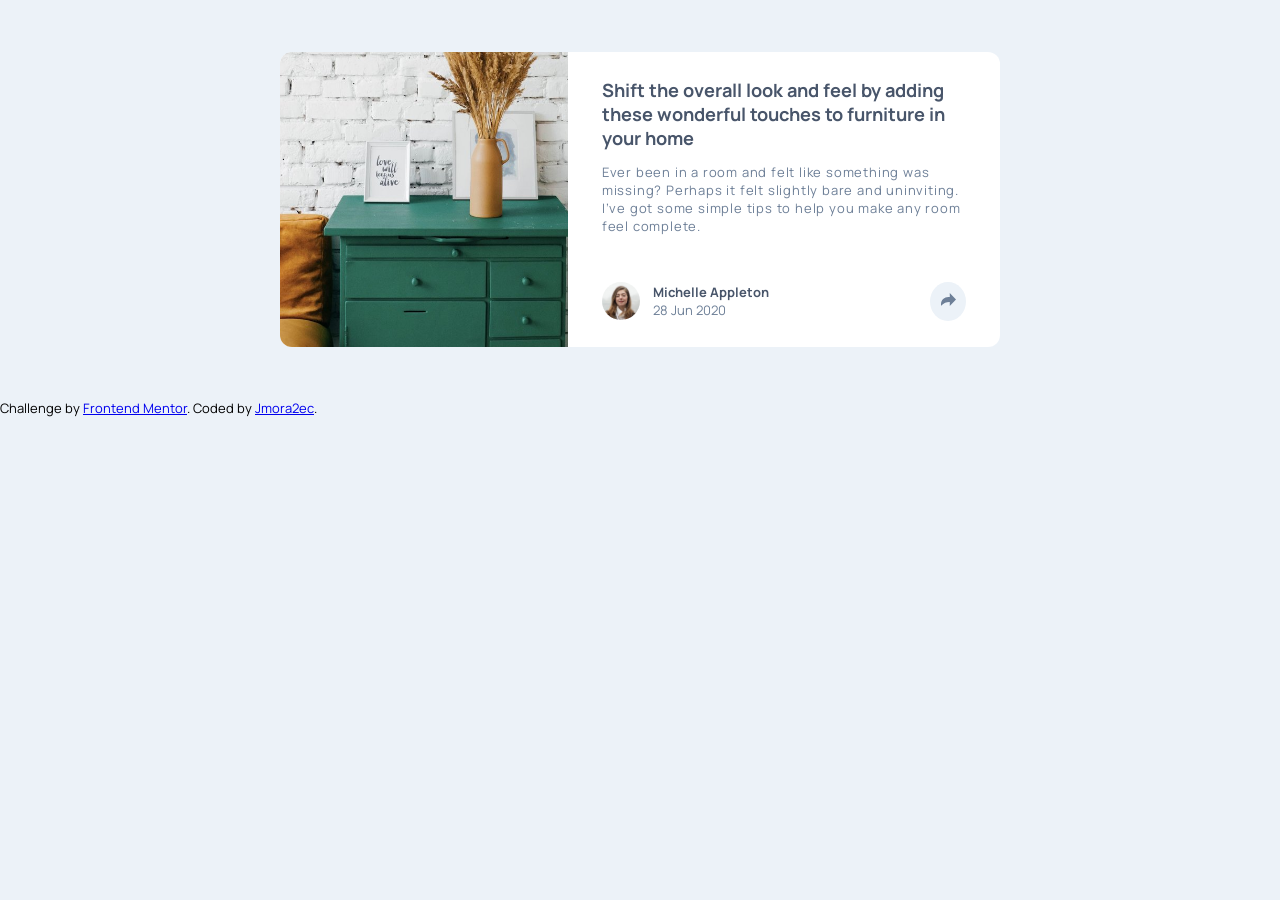
==== article-preview-component-master/index.html @ 38ab88c2 "update local repo" ====
<!DOCTYPE html>
<html lang="en">
  <head>
    <meta charset="UTF-8" />
    <meta name="viewport" content="width=device-width, initial-scale=1.0" />
    <!-- displays site properly based on user's device -->

    <link
      rel="icon"
      type="image/png"
      sizes="32x32"
      href="./images/favicon-32x32.png"
    />

    <title>Frontend Mentor | Article preview component</title>
    <link rel="stylesheet" href="style.css" />
  </head>
  <body>
    <div>
      <div class="card">
        <div class="card-image">
          <img src="images/drawers.jpg" alt="" />
        </div>
        <div class="card-content">
          <div class="card-heading">
            Shift the overall look and feel by adding these wonderful touches to
            furniture in your home
          </div>
          <div class="card-body">
            Ever been in a room and felt like something was missing? Perhaps it
            felt slightly bare and uninviting. I’ve got some simple tips to help
            you make any room feel complete.
          </div>
          <div class="card-footer" id="card-footer">
            <div class="footer-content" id="footer-content">
              <img src="images/avatar-michelle.jpg" alt="" />
              <div>
                <div>Michelle Appleton</div>
                <div>28 Jun 2020</div>
              </div>
            </div>

            <div class="tooltip hidden" id="tool-tip">
              <div class="flex gap-1">
                <div class="text-spaced">SHARE</div>
                <ul>
                  <li><img src="images/icon-facebook.svg" alt="" /></li>
                  <li><img src="images/icon-twitter.svg" alt="" /></li>
                  <li><img src="images/icon-pinterest.svg" alt="" /></li>
                </ul>
              </div>
            
            </div>
            <div class="icon-share icon-dark" id="icon-share">
              <svg xmlns="http://www.w3.org/2000/svg" width="15" height="13">
                <path
                  fill="#6E8098"
                  d="M15 6.495L8.766.014V3.88H7.441C3.33 3.88 0 7.039 0 10.936v2.049l.589-.612C2.59 10.294 5.422 9.11 8.39 9.11h.375v3.867L15 6.495z"
                />
              </svg>
            </div>
          </div>
        </div>
      </div>
    </div>

    <script src="main.js"></script>
    <div class="attribution">
      Challenge by
      <a href="https://www.frontendmentor.io?ref=challenge" target="_blank"
        >Frontend Mentor</a
      >. Coded by <a href="#">Jmora2ec</a>.
    </div>
  </body>
</html>
---- article-preview-component-master/style.css ----
@import url('https://fonts.googleapis.com/css2?family=Manrope:wght@500;700&display=swap');

*, *::before, *::after{
    box-sizing: border-box;
    margin: 0;
}

html{
    font-family: 'Manrope', sans-serif;
    font-size: 13px;
}

body{
    background-color: hsl(210,46%,95%);
}

.card{
    background-color: #fff;
    border-radius: 12px;
    overflow: hidden;
    width: 95%;
    max-width: 375px;
    margin: 4rem auto;
}

.flex{
    display: flex;
}

.gap-1{
    gap:1rem
}

.card-image img {
    width: 100%;
    
}


.card-heading{
    font-weight: 700;
    font-size: 1.4rem;
    color: hsl(217, 19%, 35%);
    padding: 2rem 2.6rem 0;

}

.card-body{
    padding: 1rem 0;
    color:hsl(214, 17%, 51%);
    letter-spacing: 0.8px;
    padding: 1rem 2.6rem 0;
    
}

.card-footer{
    margin-top: 1.6rem;
    display: flex;
    align-items: center;
    gap: 1rem;
    justify-content: space-between;
    padding: 2rem 2.6rem;
    
}

.footer-content{
    display: flex;
    align-items: center;
    gap: 1rem;
}

.footer-content img{
    width: 38px;
    border-radius: 50%;
}

.footer-content :nth-child(1){
    color: hsl(217, 19%, 35%);
    font-weight: 700;
}

.card-content :nth-child(2){
    color:hsl(214, 17%, 51%);

}

.icon-share{
    border-radius: 50%;
    padding: .8rem;
    cursor: pointer;
}

.icon-dark{
    background-color:hsl(210, 46%, 95%) ;
}

.icon-light{
    background-color:  hsl(214, 17%, 51%);
}


.icon-share img{
    width: 20px;
}

.tooltip{
    color: hsl(212, 23%, 69%);
    background-color: hsl(217, 19%, 35%);
    justify-content: space-between;
    align-items: center;
    padding-left: 2.6rem;
   
    
}


.card-footer-tooltip{
    background-color:hsl(217, 19%, 35%); 
}

.icon-share-tooltip{
    margin-right: 2.6rem;

}

.icon-share-tooltip path{
    fill:white;
}

.icon-share-tooltip.icon-share{
    background-color: hsl(214, 17%, 51%);
}

.padh-0{
    padding:2rem 0;
}

ul{
    list-style: none;
    padding:0;
    
}


li{
    display: inline-block;
    margin-right: 1rem;
    padding: 0 0;
}



.text-spaced{
    letter-spacing: 5px;
    
}

.hidden{
    display: none;
}

@media screen and (min-width: 800px){
    .card{
        display: flex;
        max-width: 720px;
        align-content: center;
    }
    
    .card-image{
        width:40%;
        overflow: hidden;
       
        
    }
    .card-image img{
       
        height: 100%;
        width: 120%;
        
    }

    .card-content{
        width: 60%;
    }


    .tooltip{

    }
}
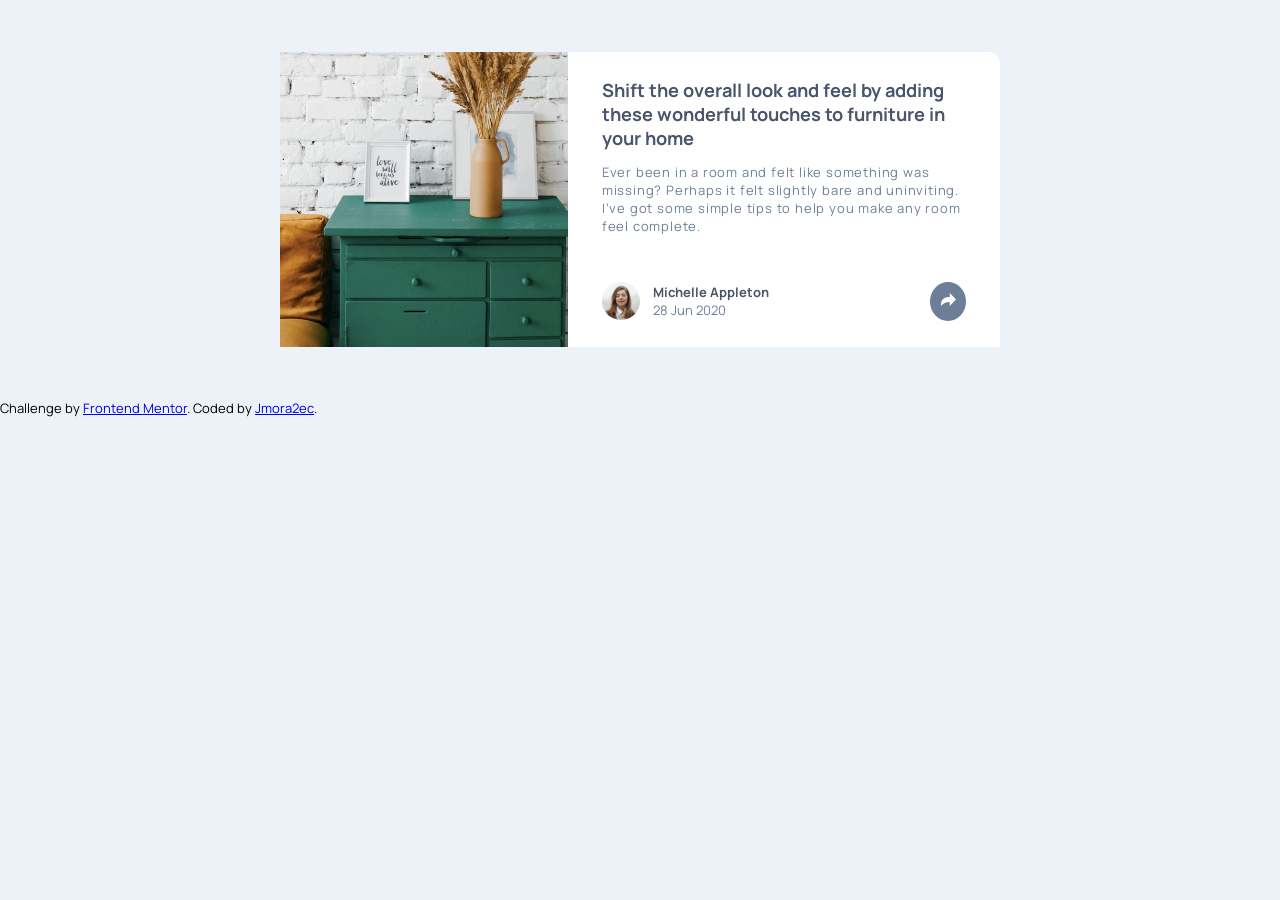
==== commit 743b7857: "finished mobil version" ====
--- a/article-preview-component-master/index.html
+++ b/article-preview-component-master/index.html
@@ -40,8 +40,17 @@
               </div>
             </div>
 
-            <div class="tooltip hidden" id="tool-tip">
-              <div class="flex gap-1">
+            <div class="tooltip-mobile" id="tooltip-mobile">
+              <div class="text-spaced">SHARE</div>
+              <ul>
+                <li><img src="images/icon-facebook.svg" alt="" /></li>
+                <li><img src="images/icon-twitter.svg" alt="" /></li>
+                <li><img src="images/icon-pinterest.svg" alt="" /></li>
+              </ul>
+            </div>
+
+            <div class="icon-share icon-dark" id="icon-share">
+              <div class="tooltip-desktop" id="tooltip-desktop">
                 <div class="text-spaced">SHARE</div>
                 <ul>
                   <li><img src="images/icon-facebook.svg" alt="" /></li>
@@ -49,15 +58,14 @@
                   <li><img src="images/icon-pinterest.svg" alt="" /></li>
                 </ul>
               </div>
-            
-            </div>
-            <div class="icon-share icon-dark" id="icon-share">
+  
               <svg xmlns="http://www.w3.org/2000/svg" width="15" height="13">
                 <path
                   fill="#6E8098"
                   d="M15 6.495L8.766.014V3.88H7.441C3.33 3.88 0 7.039 0 10.936v2.049l.589-.612C2.59 10.294 5.422 9.11 8.39 9.11h.375v3.867L15 6.495z"
                 />
               </svg>
+         
             </div>
           </div>
         </div>
--- a/article-preview-component-master/style.css
+++ b/article-preview-component-master/style.css
@@ -1,190 +1,219 @@
-@import url('https://fonts.googleapis.com/css2?family=Manrope:wght@500;700&display=swap');
-
-*, *::before, *::after{
-    box-sizing: border-box;
-    margin: 0;
-}
-
-html{
-    font-family: 'Manrope', sans-serif;
-    font-size: 13px;
-}
-
-body{
-    background-color: hsl(210,46%,95%);
-}
-
-.card{
-    background-color: #fff;
-    border-radius: 12px;
+@import url("https://fonts.googleapis.com/css2?family=Manrope:wght@500;700&display=swap");
+
+*,
+*::before,
+*::after {
+  box-sizing: border-box;
+  margin: 0;
+}
+
+html {
+  font-family: "Manrope", sans-serif;
+  font-size: 13px;
+}
+
+body {
+  background-color: hsl(210, 46%, 95%);
+}
+
+.card {
+  background-color: #fff;
+  border-radius: 12px;
+  overflow: hidden;
+  width: 95%;
+  max-width: 375px;
+  margin: 4rem auto;
+}
+
+.flex {
+  display: flex;
+}
+
+.gap-1 {
+  gap: 1rem;
+}
+
+.card-image img {
+  width: 100%;
+}
+
+.card-heading {
+  font-weight: 700;
+  font-size: 1.4rem;
+  color: hsl(217, 19%, 35%);
+  padding: 2rem 2.6rem 0;
+}
+
+.card-body {
+  padding: 1rem 0;
+  color: hsl(214, 17%, 51%);
+  letter-spacing: 0.8px;
+  padding: 1rem 2.6rem 0;
+}
+
+.card-footer {
+  margin-top: 1.6rem;
+  display: flex;
+  align-items: center;
+  gap: 1rem;
+  justify-content: space-between;
+  padding: 2rem 2.6rem;
+}
+
+.card-footer-hide{
+  background-color: hsl(217, 19%, 35%);
+  padding: 2rem 0;
+}
+
+
+.footer-content {
+  display: flex;
+  align-items: center;
+  gap: 1rem;
+}
+
+.footer-content img {
+  width: 38px;
+  border-radius: 50%;
+}
+
+.footer-content :nth-child(1) {
+  color: hsl(217, 19%, 35%);
+  font-weight: 700;
+}
+
+.card-content :nth-child(2) {
+  color: hsl(214, 17%, 51%);
+}
+
+.icon-share {
+  border-radius: 50%;
+  padding: 0.8rem;
+  cursor: pointer;
+}
+
+.icon-dark {
+  background-color: hsl(210, 46%, 95%);
+}
+
+.icon-light {
+  background-color: hsl(214, 17%, 51%);
+}
+
+.icon-share img {
+  width: 20px;
+}
+
+.tooltip-mobile {
+  color: hsl(212, 23%, 69%);
+  background-color: hsl(217, 19%, 35%);
+  justify-content: space-between;
+  align-items: center;
+  padding-left: 2.6rem;
+  gap: 1rem;
+  display: none;
+}
+
+.tooltip-mobile-show{
+  display: flex;
+}
+
+
+
+
+.icon-share-tooltip {
+  margin-right: 2.6rem;
+}
+
+.icon-share-tooltip path {
+  fill: white;
+}
+
+.icon-share-tooltip.icon-share {
+  background-color: hsl(214, 17%, 51%);
+}
+
+
+ul {
+  list-style: none;
+  padding: 0;
+}
+
+li {
+  display: inline-block;
+  margin-left: 1rem;
+  padding: 0 0;
+}
+
+.text-spaced {
+  letter-spacing: 5px;
+}
+
+.hidden {
+  display: none;
+}
+
+.tooltip-desktop {
+  display: none;
+  background-color: hsl(217, 19%, 35%);
+  position: absolute;
+  z-index: 1;
+  bottom: 140%;
+  width: 220px;
+  left: -100px;
+  height: 50px;
+  border-radius: 8px;
+  color: hsl(212, 23%, 69%);
+  align-items: center;
+  justify-content: space-around;
+  padding: 1rem;
+  gap: 1rem;
+}
+
+@media screen and (min-width: 800px) {
+  .card {
+    display: flex;
+    max-width: 720px;
+    align-content: center;
+    overflow: visible;
+  }
+
+  .card-image {
+    width: 40%;
     overflow: hidden;
-    width: 95%;
-    max-width: 375px;
-    margin: 4rem auto;
-}
-
-.flex{
+  }
+  .card-image img {
+    height: 100%;
+    width: 120%;
+  }
+
+  .card-content {
+    width: 60%;
+  }
+
+  .card-footer{
+    background-color: white;
+   padding: 2rem 2.6rem;
+
+  }
+
+  .icon-share {
+    position: relative;
+    background-color: hsl(214, 17%, 51%);
+  }
+  .icon-share path {
+    fill: white;
+  }
+
+  .tooltip-mobile{
+    display: none;
+  }
+
+  .footer-content{
     display: flex;
-}
-
-.gap-1{
-    gap:1rem
-}
-
-.card-image img {
-    width: 100%;
-    
-}
-
-
-.card-heading{
-    font-weight: 700;
-    font-size: 1.4rem;
-    color: hsl(217, 19%, 35%);
-    padding: 2rem 2.6rem 0;
-
-}
-
-.card-body{
-    padding: 1rem 0;
-    color:hsl(214, 17%, 51%);
-    letter-spacing: 0.8px;
-    padding: 1rem 2.6rem 0;
-    
-}
-
-.card-footer{
-    margin-top: 1.6rem;
+  }
+
+  .tooltip-desktop-show {
     display: flex;
-    align-items: center;
-    gap: 1rem;
-    justify-content: space-between;
-    padding: 2rem 2.6rem;
-    
-}
-
-.footer-content{
-    display: flex;
-    align-items: center;
-    gap: 1rem;
-}
-
-.footer-content img{
-    width: 38px;
-    border-radius: 50%;
-}
-
-.footer-content :nth-child(1){
-    color: hsl(217, 19%, 35%);
-    font-weight: 700;
-}
-
-.card-content :nth-child(2){
-    color:hsl(214, 17%, 51%);
-
-}
-
-.icon-share{
-    border-radius: 50%;
-    padding: .8rem;
-    cursor: pointer;
-}
-
-.icon-dark{
-    background-color:hsl(210, 46%, 95%) ;
-}
-
-.icon-light{
-    background-color:  hsl(214, 17%, 51%);
-}
-
-
-.icon-share img{
-    width: 20px;
-}
-
-.tooltip{
-    color: hsl(212, 23%, 69%);
-    background-color: hsl(217, 19%, 35%);
-    justify-content: space-between;
-    align-items: center;
-    padding-left: 2.6rem;
-   
-    
-}
-
-
-.card-footer-tooltip{
-    background-color:hsl(217, 19%, 35%); 
-}
-
-.icon-share-tooltip{
-    margin-right: 2.6rem;
-
-}
-
-.icon-share-tooltip path{
-    fill:white;
-}
-
-.icon-share-tooltip.icon-share{
-    background-color: hsl(214, 17%, 51%);
-}
-
-.padh-0{
-    padding:2rem 0;
-}
-
-ul{
-    list-style: none;
-    padding:0;
-    
-}
-
-
-li{
-    display: inline-block;
-    margin-right: 1rem;
-    padding: 0 0;
-}
-
-
-
-.text-spaced{
-    letter-spacing: 5px;
-    
-}
-
-.hidden{
-    display: none;
-}
-
-@media screen and (min-width: 800px){
-    .card{
-        display: flex;
-        max-width: 720px;
-        align-content: center;
-    }
-    
-    .card-image{
-        width:40%;
-        overflow: hidden;
-       
-        
-    }
-    .card-image img{
-       
-        height: 100%;
-        width: 120%;
-        
-    }
-
-    .card-content{
-        width: 60%;
-    }
-
-
-    .tooltip{
-
-    }
-}+  }
+}
